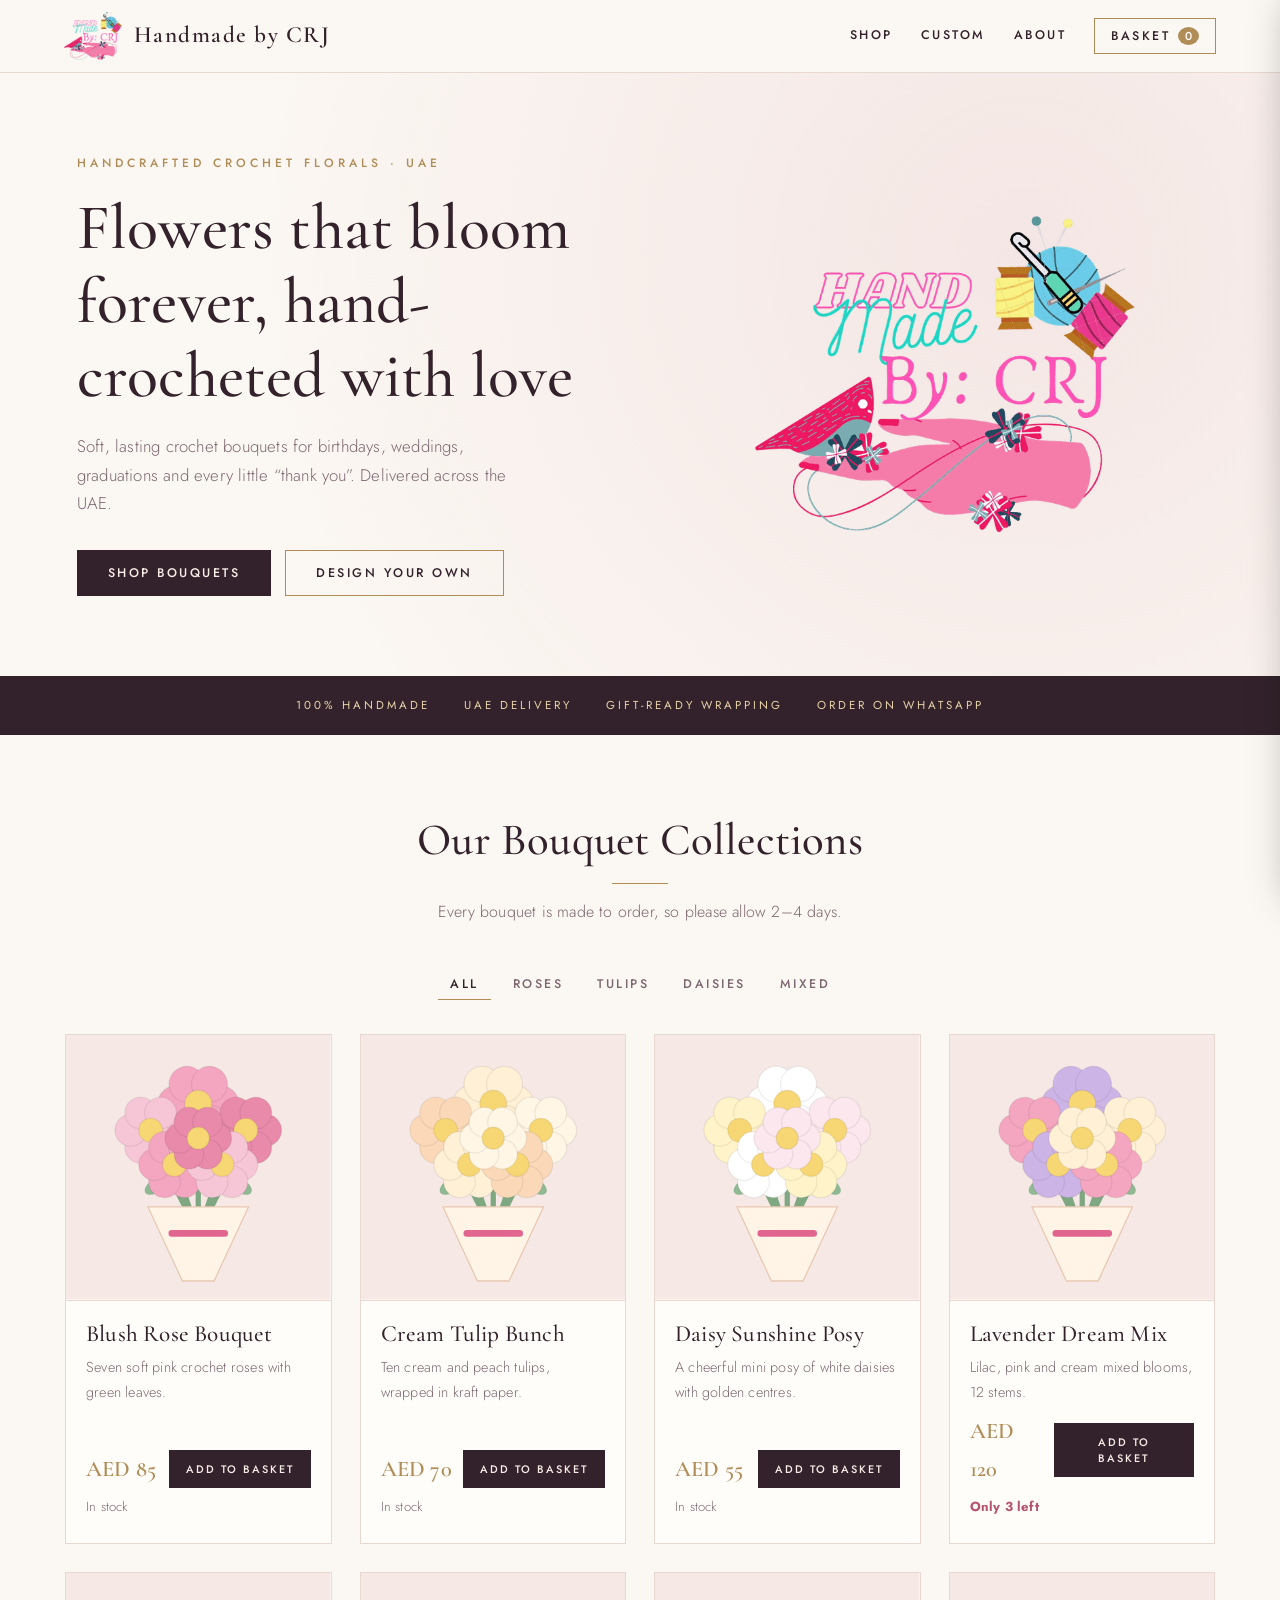
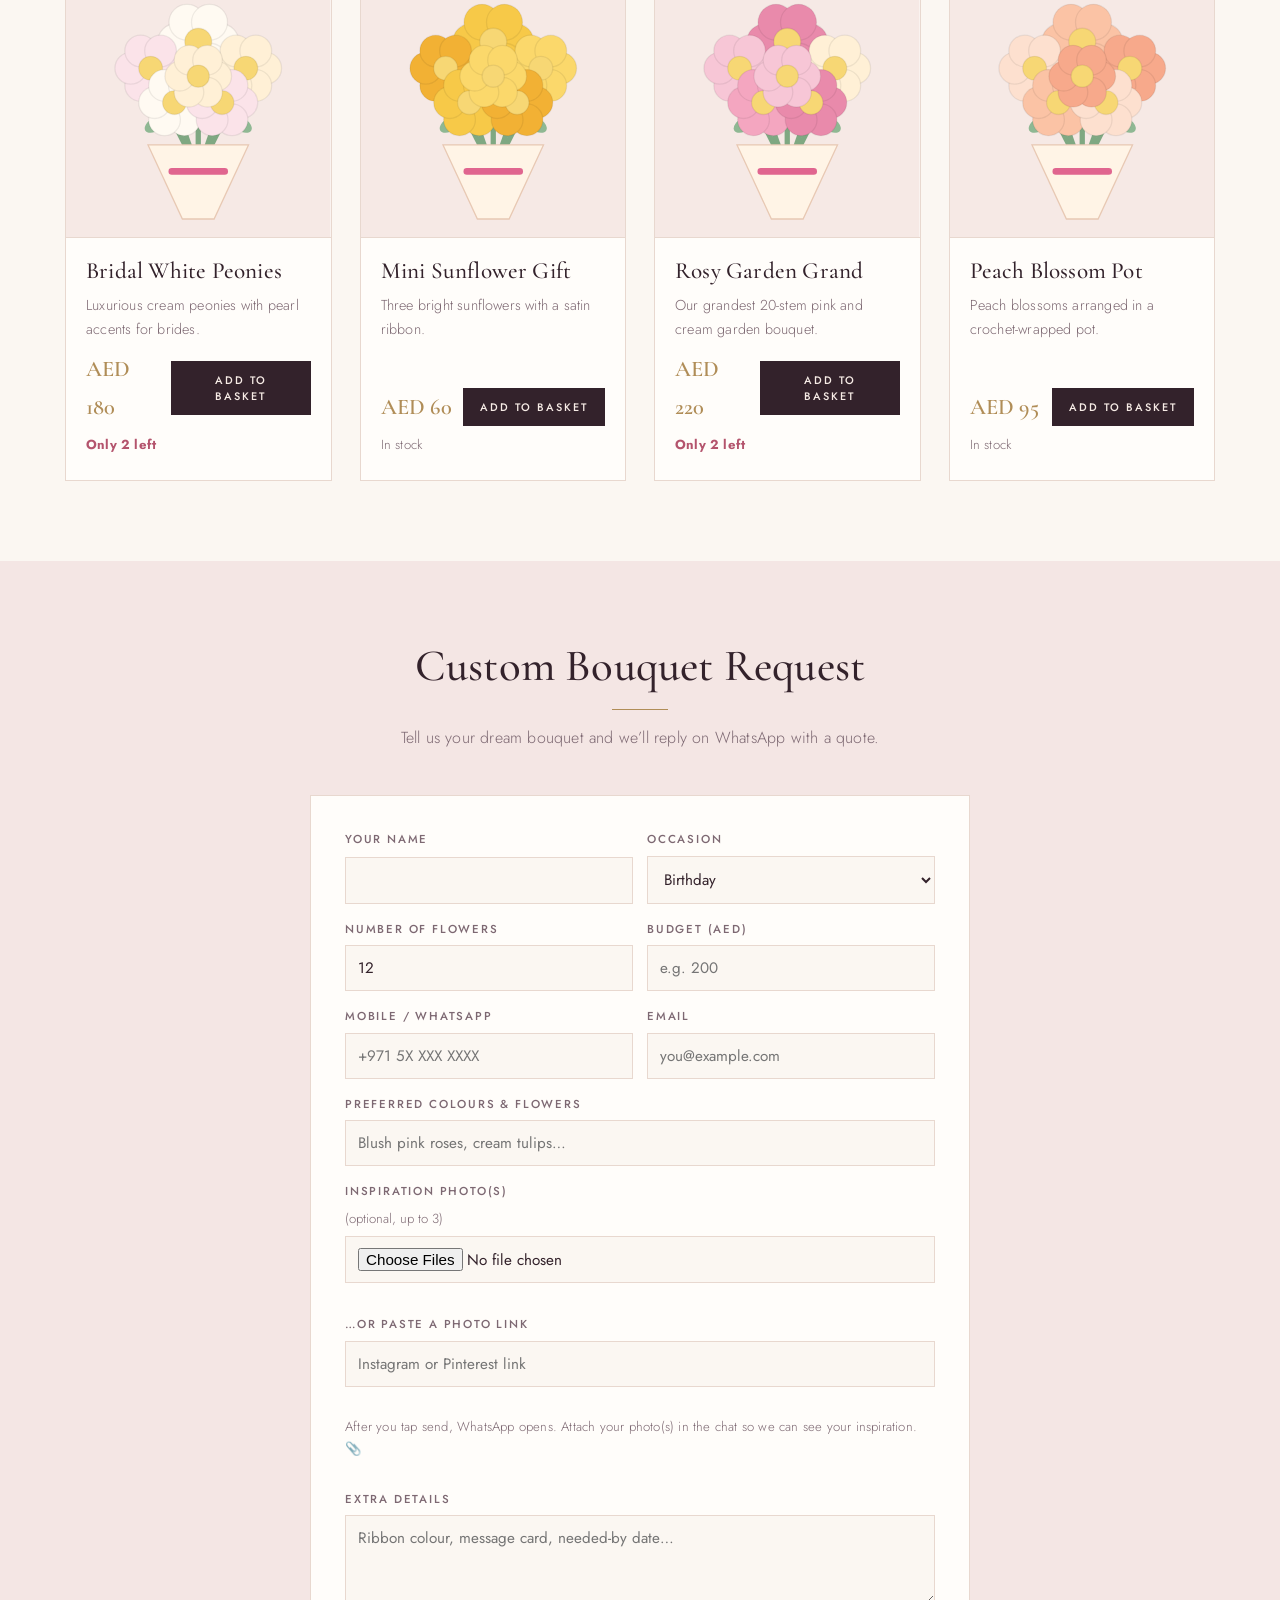
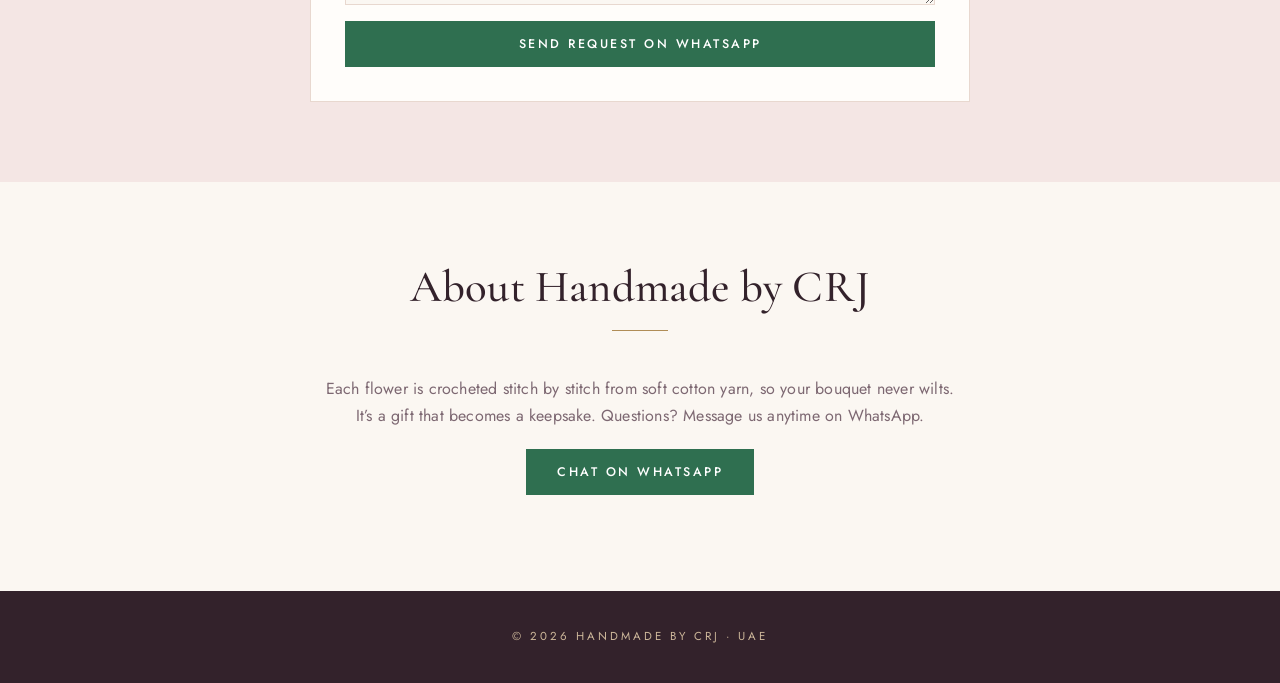
==== index.html @ dd0930c1 "Connect order forms to Google Sheet Co-Authored-By: Claude Sonnet 5.5 <noreply@anthropic.com> Claude" ====
<!DOCTYPE html>
<html lang="en">
<head>
<meta charset="utf-8">
<meta name="viewport" content="width=device-width, initial-scale=1, viewport-fit=cover">
<title>Handmade by CRJ – Crochet Bouquets</title>
<link href="https://fonts.googleapis.com/css2?family=Cormorant+Garamond:wght@500;600&family=Jost:wght@300;400;500&display=swap" rel="stylesheet">
<style>
:root{--bg:#fbf7f2;--ink:#33222b;--muted:#7d6872;--pink:#b4546d;--gold:#b08d57;--soft:#f4e6e4;--card:#fffdfa;--line:#e8d8cf;--plum:#33222b;
box-sizing:border-box;padding-top:env(safe-area-inset-top,0px);padding-bottom:env(safe-area-inset-bottom,0px);color-scheme:light}
@media(prefers-color-scheme:dark){:root:not([data-theme="light"]){--bg:#1d1217;--ink:#f5e9e4;--muted:#c4a9b2;--pink:#d98aa0;--gold:#d2b27c;--soft:#2a1a22;--card:#261820;--line:#43303a;--plum:#12090d;color-scheme:dark}}
:root[data-theme="dark"]{--bg:#1d1217;--ink:#f5e9e4;--muted:#c4a9b2;--pink:#d98aa0;--gold:#d2b27c;--soft:#2a1a22;--card:#261820;--line:#43303a;--plum:#12090d;color-scheme:dark}
html{scroll-padding-top:80px;scroll-behavior:smooth}
*{box-sizing:border-box}
body{margin:0;background:var(--bg);color:var(--ink);font-family:'Jost',system-ui,sans-serif;font-weight:400;line-height:1.7;letter-spacing:.2px}
h1,h2,h3{font-family:'Cormorant Garamond',Georgia,serif;font-weight:500;margin:0;line-height:1.15}
header{position:sticky;top:env(safe-area-inset-top,0px);z-index:20;background:var(--bg);border-bottom:1px solid var(--line);display:flex;align-items:center;justify-content:space-between;padding:12px 5%}
.logo{display:flex;align-items:center;gap:12px;font-family:'Cormorant Garamond',Georgia,serif;font-weight:600;color:var(--ink);text-decoration:none}
.logo img{height:48px;width:auto}
.logo span{font-size:1.45rem;letter-spacing:1.5px}
nav{display:flex;gap:28px;align-items:center}
nav a{color:var(--ink);text-decoration:none;font-size:.78rem;letter-spacing:2.5px;text-transform:uppercase;font-weight:500}
nav a:hover{color:var(--gold)}
.btn{background:var(--plum);color:#f7ece6;border:1px solid var(--plum);border-radius:0;padding:13px 30px;font:500 .78rem 'Jost',sans-serif;letter-spacing:2.5px;text-transform:uppercase;cursor:pointer;text-decoration:none;display:inline-block;transition:.25s}
.btn:hover{background:var(--gold);border-color:var(--gold);color:#fff}
.btn.alt{background:transparent;color:var(--ink);border:1px solid var(--gold)}
.btn.alt:hover{background:var(--gold);color:#fff}
.btn.wa{background:#2f6f50;border-color:#2f6f50;color:#fff}
.btn.wa:hover{background:#255a40;border-color:#255a40}
.cartbtn{background:transparent;border:1px solid var(--gold);border-radius:0;padding:8px 16px;font:500 .78rem 'Jost',sans-serif;letter-spacing:2.5px;text-transform:uppercase;color:var(--ink);cursor:pointer}
#count{background:var(--gold);color:#fff;border-radius:50%;padding:1px 7px;margin-left:8px;font-size:.72rem;letter-spacing:0}
.hero{display:grid;grid-template-columns:1.1fr 1fr;gap:40px;align-items:center;padding:80px 6%;background:radial-gradient(circle at 80% 30%,var(--soft),var(--bg) 70%)}
.eyebrow{font-size:.75rem;letter-spacing:4px;text-transform:uppercase;color:var(--gold);font-weight:500;margin-bottom:18px}
.hero h1{font-size:clamp(2.4rem,5.5vw,4rem);margin-bottom:20px}
.hero p{color:var(--muted);max-width:470px;font-size:1.05rem;font-weight:300}
.hero .acts{display:flex;gap:14px;flex-wrap:wrap;margin-top:32px}
.hero svg{width:100%;max-width:380px;justify-self:center}
#heroArt img{max-width:380px!important;background:none;border:0;padding:0;box-shadow:none}
section{padding:80px 5%}
.title{text-align:center;margin-bottom:44px}
.title h2{font-size:clamp(2rem,4vw,2.8rem)}
.title h2::after{content:"";display:block;width:56px;height:1px;background:var(--gold);margin:16px auto 0}
.title p{color:var(--muted);margin:14px 0 0;font-weight:300}
.perks{display:flex;gap:10px 34px;justify-content:center;flex-wrap:wrap;padding:20px 5%;background:var(--plum);color:#e9d3a8;font-size:.72rem;letter-spacing:3px;text-transform:uppercase}
.grid{display:grid;grid-template-columns:repeat(auto-fill,minmax(250px,1fr));gap:28px;max-width:1150px;margin:auto}
.card{background:var(--card);border:1px solid var(--line);display:flex;flex-direction:column;transition:.3s}
.card:hover{transform:translateY(-6px);box-shadow:0 18px 40px #3322;border-color:var(--gold)}
.card svg{width:100%;display:block;border-bottom:1px solid var(--line)}
.card .b{padding:20px 20px 24px;display:flex;flex-direction:column;gap:8px;flex:1}
.card h3{font-size:1.45rem}
.card p{margin:0;color:var(--muted);font-size:.9rem;font-weight:300;flex:1}
.price{font-family:'Cormorant Garamond',Georgia,serif;font-weight:600;color:var(--gold);font-size:1.4rem}
.row{display:flex;justify-content:space-between;align-items:center;gap:8px}
.card .btn{padding:10px 16px;font-size:.68rem;letter-spacing:2px}
.filters{display:flex;gap:10px;justify-content:center;flex-wrap:wrap;margin-bottom:34px}
.chip{border:0;border-bottom:1px solid transparent;background:transparent;color:var(--muted);padding:6px 12px;font:500 .78rem 'Jost',sans-serif;letter-spacing:2.5px;text-transform:uppercase;cursor:pointer}
.chip.on{color:var(--ink);border-bottom-color:var(--gold)}
form{max-width:660px;margin:auto;background:var(--card);border:1px solid var(--line);padding:34px;display:grid;gap:16px}
label{font-size:.72rem;letter-spacing:1.8px;text-transform:uppercase;font-weight:500;display:grid;gap:6px;color:var(--muted)}
label .note,label span{text-transform:none;letter-spacing:0}
input,select,textarea{font:400 .95rem 'Jost',sans-serif;letter-spacing:0;text-transform:none;padding:11px 12px;border:1px solid var(--line);border-radius:0;background:var(--bg);color:var(--ink);width:100%}
input:focus,select:focus,textarea:focus{outline:none;border-color:var(--gold)}
.two{display:grid;grid-template-columns:1fr 1fr;gap:14px}
footer{text-align:center;padding:36px 5%;background:var(--plum);color:#cdb79a;font-size:.72rem;letter-spacing:3px;text-transform:uppercase}
#drawer{position:fixed;top:0;right:0;height:100%;width:min(440px,100%);background:var(--bg);z-index:50;transform:translateX(105%);transition:transform .35s;overflow-y:auto;padding:calc(20px + env(safe-area-inset-top,0px)) 20px calc(26px + env(safe-area-inset-bottom,0px));box-shadow:-10px 0 40px #0005}
#drawer.open{transform:none}
#veil{position:fixed;inset:0;background:#0007;z-index:40;display:none}
#veil.open{display:block}
.item{display:grid;grid-template-columns:60px 1fr auto;gap:12px;align-items:center;padding:12px 0;border-bottom:1px solid var(--line)}
.item svg{width:60px}
.qty{display:flex;align-items:center;gap:8px}
.qty button{width:28px;height:28px;border-radius:0;border:1px solid var(--gold);background:none;color:var(--ink);cursor:pointer}
.total{display:flex;justify-content:space-between;font-family:'Cormorant Garamond',Georgia,serif;font-weight:600;font-size:1.5rem;padding:16px 0}
.note{color:var(--muted);font-size:.82rem;font-weight:300}
@media(max-width:720px){.hero{grid-template-columns:1fr;text-align:center;padding:50px 6%}.hero p{margin:auto}.hero .acts{justify-content:center}nav a.h{display:none}nav{gap:12px}.two{grid-template-columns:1fr}.logo span{font-size:1.15rem}section{padding:56px 5%}}
</style>
</head>
<body>
<header>
  <a class="logo" href="#top"><img src="[data-uri]" alt="Handmade by CRJ logo"><span>Handmade by CRJ</span></a>
  <nav><a class="h" href="#shop">Shop</a><a class="h" href="#custom">Custom</a><a class="h" href="#about">About</a>
  <button class="cartbtn" onclick="openCart()" aria-label="Open basket">Basket<span id="count">0</span></button></nav>
</header>

<div class="hero" id="top">
  <div>
    <div class="eyebrow">Handcrafted crochet florals · UAE</div><h1>Flowers that bloom forever, hand-crocheted with love</h1>
    <p>Soft, lasting crochet bouquets for birthdays, weddings, graduations and every little “thank you”. Delivered across the UAE.</p>
    <div class="acts"><a class="btn" href="#shop">Shop bouquets</a><a class="btn alt" href="#custom">Design your own</a></div>
  </div>
  <div id="heroArt"><img src="[data-uri]" alt="Handmade by CRJ" style="width:100%;max-width:340px;display:block;margin:auto"></div>
</div>
<div class="perks"><span>100% Handmade</span><span>UAE Delivery</span><span>Gift-Ready Wrapping</span><span>Order on WhatsApp</span></div>

<section id="shop">
  <div class="title"><h2>Our Bouquet Collections</h2><p>Every bouquet is made to order, so please allow 2–4 days.</p></div>
  <div class="filters" id="filters"></div>
  <div class="grid" id="grid"></div>
</section>

<section id="custom" style="background:var(--soft)">
  <div class="title"><h2>Custom Bouquet Request</h2><p>Tell us your dream bouquet and we’ll reply on WhatsApp with a quote.</p></div>
  <form id="customForm">
    <div class="two">
      <label>Your name<input name="name" required></label>
      <label>Occasion<select name="occ"><option>Birthday</option><option>Wedding</option><option>Anniversary</option><option>Graduation</option><option>Mother’s Day</option><option>Just because</option></select></label>
    </div>
    <div class="two">
      <label>Number of flowers<input name="num" type="number" min="1" value="12"></label>
      <label>Budget (AED)<input name="budget" type="number" min="0" placeholder="e.g. 200"></label>
    </div>
    <div class="two">
      <label>Mobile / WhatsApp<input name="phone" type="tel" required autocomplete="tel" placeholder="+971 5X XXX XXXX"></label>
      <label>Email<input name="email" type="email" required autocomplete="email" placeholder="you@example.com"></label>
    </div>
    <label>Preferred colours &amp; flowers<input name="colors" placeholder="Blush pink roses, cream tulips…" required></label>
    <label>Inspiration photo(s) <span class="note">(optional, up to 3)</span><input type="file" id="photo" name="photo" accept="image/*" multiple></label>
    <div id="thumbs" style="display:flex;gap:8px;flex-wrap:wrap"></div>
    <label>…or paste a photo link<input name="link" type="url" placeholder="Instagram or Pinterest link"></label>
    <p class="note">After you tap send, WhatsApp opens. Attach your photo(s) in the chat so we can see your inspiration. 📎</p>
    <label>Extra details<textarea name="notes" rows="3" placeholder="Ribbon colour, message card, needed-by date…"></textarea></label>
    <input name="website" tabindex="-1" autocomplete="off" aria-hidden="true" style="position:absolute;left:-9999px;width:1px;height:1px;opacity:0">
    <button class="btn wa" type="submit">Send request on WhatsApp</button>
  </form>
</section>

<section id="about">
  <div class="title"><h2>About Handmade by CRJ</h2></div>
  <p style="max-width:640px;margin:auto;text-align:center;color:var(--muted)">Each flower is crocheted stitch by stitch from soft cotton yarn, so your bouquet never wilts. It’s a gift that becomes a keepsake. Questions? Message us anytime on WhatsApp.</p>
  <p style="text-align:center;margin-top:20px"><a class="btn wa" id="waChat" target="_blank" rel="noopener">Chat on WhatsApp</a></p>
</section>
<footer>© 2026 Handmade by CRJ · UAE</footer>

<div id="veil" onclick="closeCart()"></div>
<aside id="drawer" aria-label="Shopping basket">
  <div class="row"><h2>Your Basket</h2><button class="cartbtn" onclick="closeCart()">Close</button></div>
  <div id="items"></div>
  <div class="total"><span>Total</span><span id="total">AED 0</span></div>
  <form id="orderForm" style="padding:16px;box-shadow:none">
    <h3>Delivery details</h3>
    <label>Full name<input name="name" required autocomplete="name"></label>
    <label>Phone / WhatsApp<input name="phone" type="tel" required autocomplete="tel" placeholder="+971 5X XXX XXXX"></label>
    <label>Email<input name="email" type="email" required autocomplete="email" placeholder="you@example.com"></label>
    <div class="two">
      <label>Emirate<select name="emirate"><option>Ajman</option><option>Sharjah</option><option>Dubai</option><option>Abu Dhabi</option><option>Umm Al Quwain</option><option>Ras Al Khaimah</option><option>Fujairah</option></select></label>
      <label>Delivery date<input name="date" type="date"></label>
    </div>
    <label>Address<textarea name="addr" rows="2" required placeholder="Area, street, building, flat, landmark"></textarea></label>
    <label>Gift message (optional)<input name="gift"></label>
    <input name="website" tabindex="-1" autocomplete="off" aria-hidden="true" style="position:absolute;left:-9999px;width:1px;height:1px;opacity:0">
    <button class="btn wa" type="submit">Place order on WhatsApp</button>
    <p class="note">Delivery fee and payment (cash on delivery or bank transfer) will be confirmed with you on WhatsApp.</p>
  </form>
</aside>

<script>
// ★ Replace with your WhatsApp number: country code + number, digits only
const WA = "971547116821";
// ★ Google Sheet connection: paste your Apps Script web app URL, and the same secret text you set as TOKEN in the script.
const SHEET_URL = "https://script.google.com/macros/s/AKfycbzYQTz8-ZBpk5zmVq7qF08acjpleuzfxL1PHTDa4YRcujsvChnBZ7tdCdrk-R7N4K62yw/exec";
const SHEET_TOKEN = "dd3e7706d2e97fad2cfac79e26a62531a539f046d95b54df";
function sendToSheet(data){
 if(!SHEET_URL)return;
 try{fetch(SHEET_URL,{method:"POST",headers:{"Content-Type":"text/plain;charset=utf-8"},body:JSON.stringify(Object.assign({token:SHEET_TOKEN},data)),keepalive:true}).catch(()=>{})}catch(e){}
}
const P = [
 {id:1,n:"Blush Rose Bouquet",c:"Roses",p:85,d:"Seven soft pink crochet roses with green leaves.",col:["#f4a6c0","#f7c6d6","#e98aab"]},
 {id:2,n:"Cream Tulip Bunch",c:"Tulips",p:70,d:"Ten cream and peach tulips, wrapped in kraft paper.",col:["#fff0d6","#fbd9b8","#fff6e5"]},
 {id:3,n:"Daisy Sunshine Posy",c:"Daisies",p:55,d:"A cheerful mini posy of white daisies with golden centres.",col:["#ffffff","#fff4c9","#fde7ef"]},
 {id:4,n:"Lavender Dream Mix",c:"Mixed",p:120,d:"Lilac, pink and cream mixed blooms, 12 stems.",col:["#cdb4e6","#f4a6c0","#fff0d6"]},
 {id:5,n:"Bridal White Peonies",c:"Roses",p:180,d:"Luxurious cream peonies with pearl accents for brides.",col:["#fffaf2","#fbe3e9","#fff0d6"]},
 {id:6,n:"Mini Sunflower Gift",c:"Daisies",p:60,d:"Three bright sunflowers with a satin ribbon.",col:["#f7c948","#f2b134","#fbd86b"]},
 {id:7,n:"Rosy Garden Grand",c:"Mixed",p:220,d:"Our grandest 20-stem pink and cream garden bouquet.",col:["#e98aab","#f7c6d6","#fff0d6","#f4a6c0"]},
 {id:8,n:"Peach Blossom Pot",c:"Tulips",p:95,d:"Peach blossoms arranged in a crochet-wrapped pot.",col:["#fbc3a5","#fde0cf","#f7a98b"]}
];
// ★ Stock levels: product id → pieces available. 0 = sold out. Update these numbers whenever your stock changes.
const STOCK={1:5,2:4,3:8,4:3,5:2,6:6,7:2,8:4};
P.forEach(p=>p.stock=STOCK[p.id]??0);
const stockTag=x=>x.stock<=0?`<span class="note">Sold out – message us for a made-to-order</span>`:x.stock<=3?`<span class="note" style="color:var(--pink);font-weight:700">Only ${x.stock} left</span>`:`<span class="note">In stock</span>`;
const $=s=>document.querySelector(s);
const AED=n=>"AED "+n;
function bloom(x,y,r,c){let s="";for(let i=0;i<6;i++){const a=i*Math.PI/3;s+=`<circle cx="${(x+Math.cos(a)*r).toFixed(1)}" cy="${(y+Math.sin(a)*r).toFixed(1)}" r="${r*.8}" fill="${c}" stroke="#0001"/>`}return s+`<circle cx="${x}" cy="${y}" r="${r*.6}" fill="#f7d774" stroke="#0001"/>`}
function art(p){const pos=[[100,52,17],[64,72,15],[136,72,15],[82,98,15],[118,98,15],[100,78,14]];
 let s=`<svg viewBox="0 0 200 200" role="img" aria-label="${p.n}"><rect width="200" height="200" fill="#f6e9e5"/>`;
 [[100,150,100,100],[100,150,66,82],[100,150,134,82],[100,150,84,104],[100,150,116,104]].forEach(l=>s+=`<path d="M${l[0]} ${l[1]} L${l[2]} ${l[3]}" stroke="#7fa882" stroke-width="4"/>`);
 s+=`<ellipse cx="72" cy="112" rx="14" ry="6" fill="#8fb893" transform="rotate(-30 72 112)"/><ellipse cx="128" cy="112" rx="14" ry="6" fill="#8fb893" transform="rotate(30 128 112)"/>`;
 pos.forEach((q,i)=>s+=bloom(q[0],q[1],q[2],p.col[i%p.col.length]));
 s+=`<path d="M62 130 L138 130 L112 186 L88 186 Z" fill="#fff4e6" stroke="#e8c9b4"/><path d="M80 150 L120 150" stroke="#e0658f" stroke-width="5" stroke-linecap="round"/></svg>`;return s}
let cart={},cat="All";
try{cart=JSON.parse(localStorage.getItem("cart")||"{}")}catch(e){}
function save(){try{localStorage.setItem("cart",JSON.stringify(cart))}catch(e){}}
function renderShop(){
 const cats=["All",...new Set(P.map(x=>x.c))];
 $("#filters").innerHTML=cats.map(c=>`<button class="chip ${c==cat?"on":""}" onclick="cat='${c}';renderShop()">${c}</button>`).join("");
 $("#grid").innerHTML=P.filter(x=>cat=="All"||x.c==cat).map(x=>`<div class="card">${art(x)}<div class="b"><h3>${x.n}</h3><p>${x.d}</p><div class="row"><span class="price">${AED(x.p)}</span>${x.stock>0?`<button class="btn" onclick="add(${x.id})">Add to basket</button>`:`<button class="btn" disabled style="opacity:.5;cursor:not-allowed">Sold out</button>`}</div>${stockTag(x)}</div></div>`).join("");
}
function add(id){const p=P.find(x=>x.id==id);if((cart[id]||0)>=p.stock){alert("Sorry, only "+p.stock+" of this bouquet available.");return}cart[id]=(cart[id]||0)+1;save();renderCart();openCart()}
function chg(id,d){const p=P.find(x=>x.id==id);const n=(cart[id]||0)+d;if(n>p.stock){alert("Sorry, only "+p.stock+" of this bouquet available.");return}cart[id]=n;if(n<=0)delete cart[id];save();renderCart()}
function renderCart(){
 const ids=Object.keys(cart);let t=0,n=0;
 $("#items").innerHTML=ids.length?ids.map(id=>{const p=P.find(x=>x.id==id);t+=p.p*cart[id];n+=cart[id];
  return `<div class="item">${art(p)}<div><strong>${p.n}</strong><br><span class="note">${AED(p.p)}</span></div><div class="qty"><button onclick="chg(${id},-1)" aria-label="Less">−</button>${cart[id]}<button onclick="chg(${id},1)" aria-label="More">+</button></div></div>`}).join(""):`<p class="note" style="padding:20px 0">Your basket is empty. Add a bouquet to get started 🌸</p>`;
 $("#total").textContent=AED(t);$("#count").textContent=n;$("#orderForm").style.display=ids.length?"grid":"none";
}
function openCart(){$("#drawer").classList.add("open");$("#veil").classList.add("open")}
function closeCart(){$("#drawer").classList.remove("open");$("#veil").classList.remove("open")}
function wa(msg){window.open(`https://wa.me/${WA}?text=${encodeURIComponent(msg)}`,"_blank")}
$("#orderForm").addEventListener("submit",e=>{e.preventDefault();const f=new FormData(e.target);let t=0;
 const lines=Object.keys(cart).map(id=>{const p=P.find(x=>x.id==id);t+=p.p*cart[id];return `• ${cart[id]} × ${p.n} – ${AED(p.p*cart[id])}`});
 sendToSheet({type:"order",website:f.get("website")||"",name:f.get("name"),phone:f.get("phone"),email:f.get("email"),emirate:f.get("emirate"),address:f.get("addr"),deliveryDate:f.get("date")||"",items:lines.join("\n"),total:t,gift:f.get("gift")||""});
 wa(`Hello Handmade by CRJ! I’d like to order:\n${lines.join("\n")}\n\nTotal: ${AED(t)} (excl. delivery)\n\nName: ${f.get("name")}\nPhone: ${f.get("phone")}\nEmail: ${f.get("email")}\nEmirate: ${f.get("emirate")}\nAddress: ${f.get("addr")}\nDelivery date: ${f.get("date")||"Flexible"}\nGift message: ${f.get("gift")||"-"}`)});
$("#photo").addEventListener("change",e=>{const t=$("#thumbs");t.innerHTML="";const fs=[...e.target.files].slice(0,3);if(e.target.files.length>3){alert("Please choose up to 3 photos.");e.target.value="";return}fs.forEach(f=>{const i=document.createElement("img");i.src=URL.createObjectURL(f);i.alt="Inspiration photo";i.style.cssText="width:84px;height:84px;object-fit:cover;border-radius:12px;border:1.5px solid var(--line)";t.appendChild(i)})});
$("#customForm").addEventListener("submit",e=>{e.preventDefault();const f=new FormData(e.target);
 sendToSheet({type:"custom",website:f.get("website")||"",name:f.get("name"),phone:f.get("phone"),email:f.get("email"),occasion:f.get("occ"),flowers:f.get("num"),budget:f.get("budget"),colours:f.get("colors"),link:f.get("link")||"",notes:f.get("notes")||""});
 wa(`Hello Handmade by CRJ! Custom bouquet request:\nName: ${f.get("name")}\nPhone: ${f.get("phone")}\nEmail: ${f.get("email")}\nOccasion: ${f.get("occ")}\nFlowers: ${f.get("num")}\nBudget: ${f.get("budget")?AED(f.get("budget")):"Open"}\nColours/flowers: ${f.get("colors")}\nDetails: ${f.get("notes")||"-"}\nInspiration link: ${f.get("link")||"-"}\nInspiration photo(s): ${$("#photo").files.length?$("#photo").files.length+" photo(s), I’ll attach in this chat now 📎":"none"}`)});
$("#waChat").href=`https://wa.me/${WA}?text=${encodeURIComponent("Hello Handmade by CRJ! I have a question.")}`;
Object.keys(cart).forEach(id=>{const p=P.find(x=>x.id==id);if(!p||p.stock<=0)delete cart[id];else if(cart[id]>p.stock)cart[id]=p.stock});save();renderShop();renderCart();
</script>
</body>
</html>
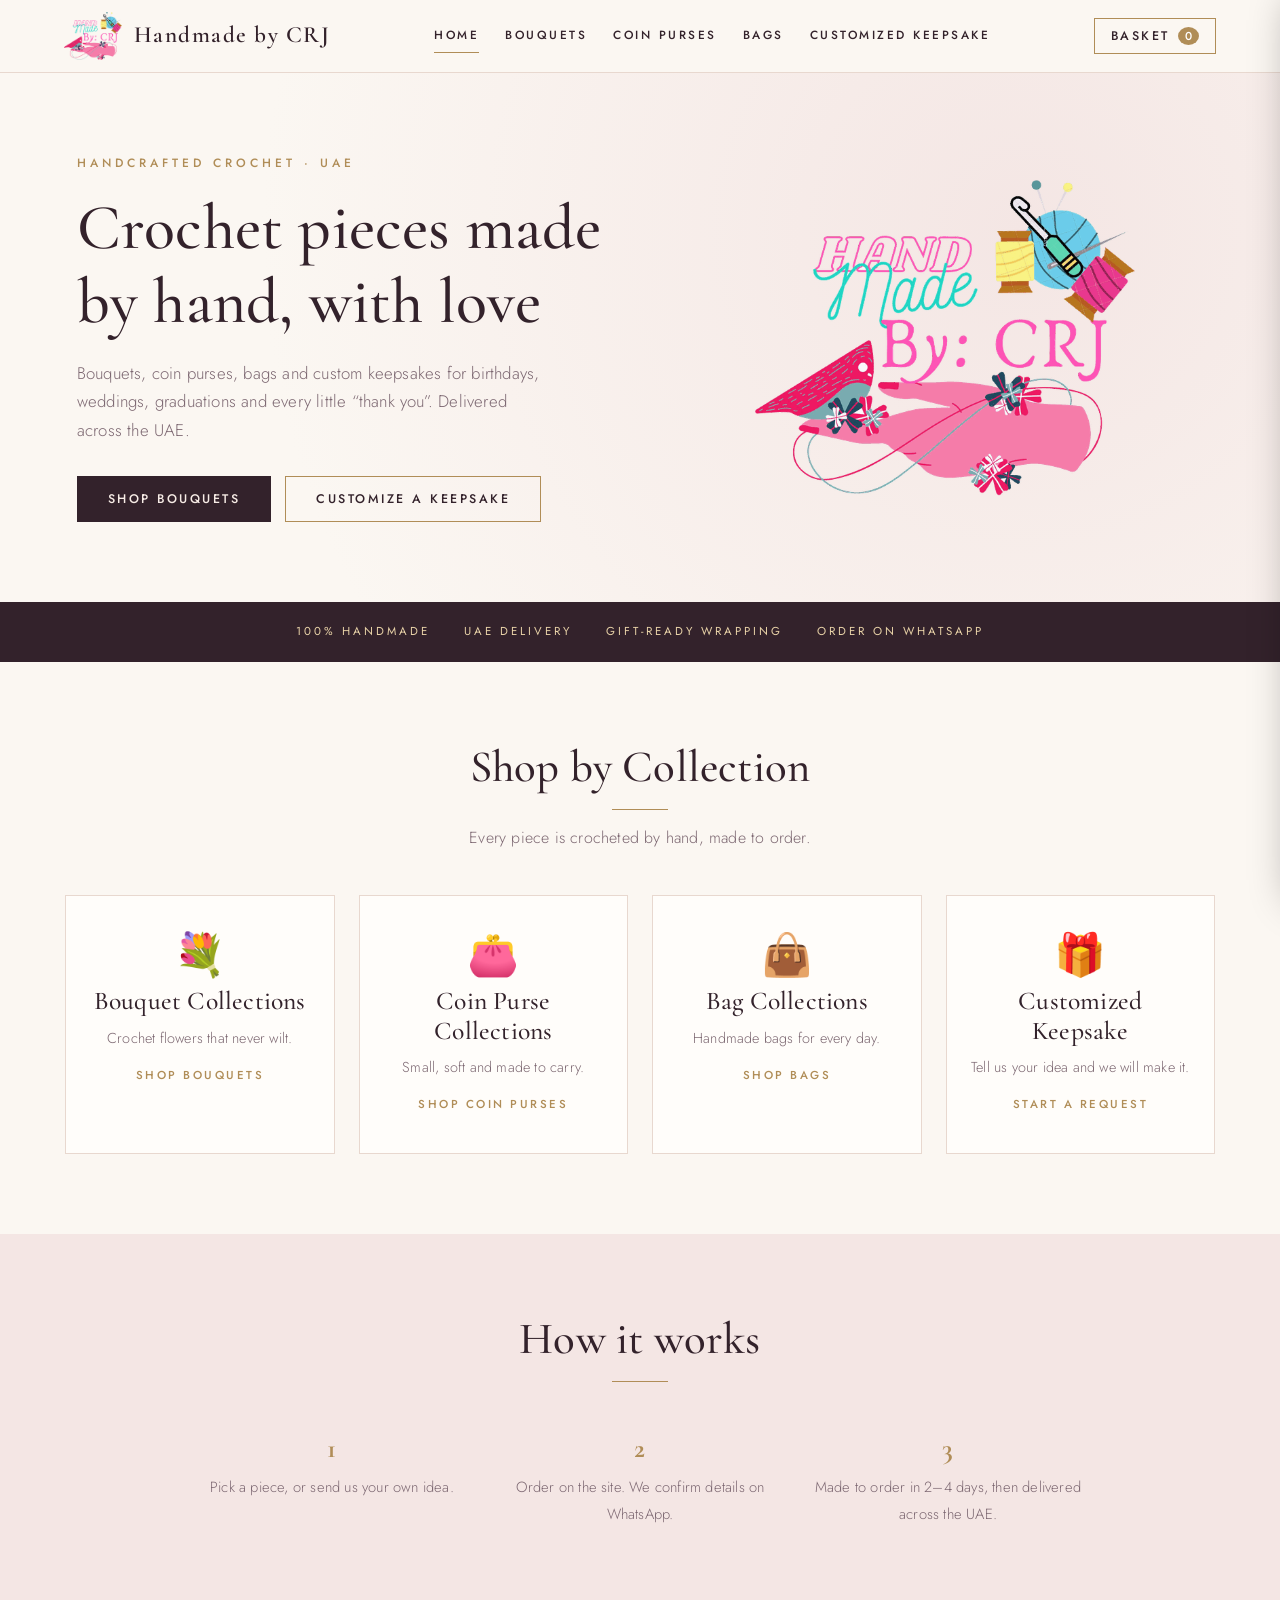
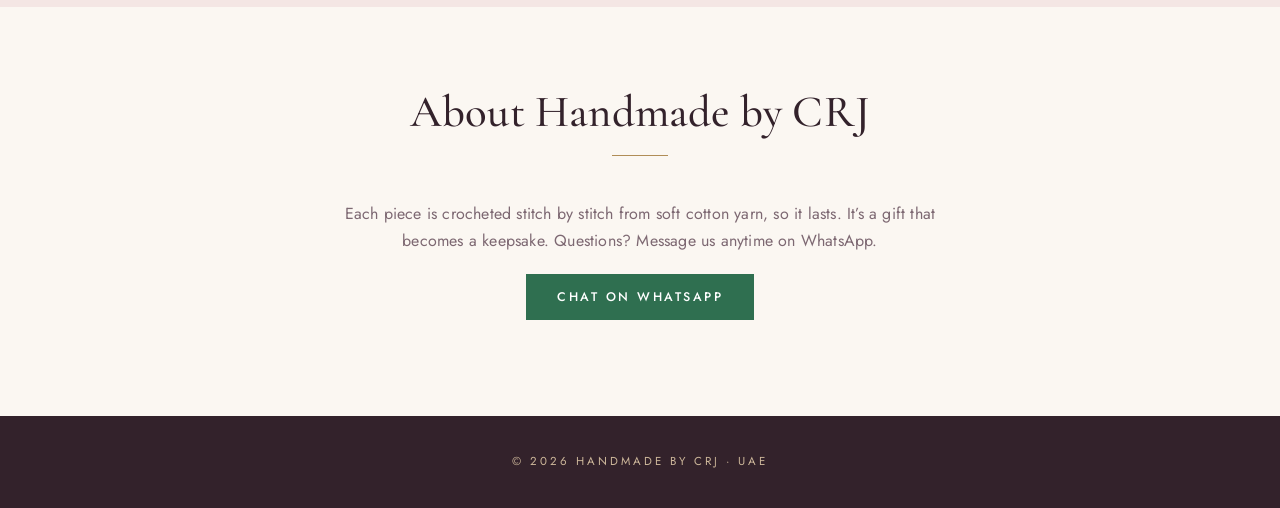
==== commit 2fc4a087: "Split the site into separate pages: Bouquets, Coin Purses, Bags, Customized Keepsake Co-Authored-By:" ====
--- a/index.html
+++ b/index.html
@@ -3,130 +3,47 @@
 <head>
 <meta charset="utf-8">
 <meta name="viewport" content="width=device-width, initial-scale=1, viewport-fit=cover">
-<title>Handmade by CRJ – Crochet Bouquets</title>
+<title>Handmade by CRJ – Handmade Crochet in the UAE</title>
+<meta name="description" content="Handmade crochet bouquets, coin purses, bags and customized keepsakes, delivered across the UAE.">
+<link rel="icon" href="assets/logo.png">
 <link href="https://fonts.googleapis.com/css2?family=Cormorant+Garamond:wght@500;600&family=Jost:wght@300;400;500&display=swap" rel="stylesheet">
-<style>
-:root{--bg:#fbf7f2;--ink:#33222b;--muted:#7d6872;--pink:#b4546d;--gold:#b08d57;--soft:#f4e6e4;--card:#fffdfa;--line:#e8d8cf;--plum:#33222b;
-box-sizing:border-box;padding-top:env(safe-area-inset-top,0px);padding-bottom:env(safe-area-inset-bottom,0px);color-scheme:light}
-@media(prefers-color-scheme:dark){:root:not([data-theme="light"]){--bg:#1d1217;--ink:#f5e9e4;--muted:#c4a9b2;--pink:#d98aa0;--gold:#d2b27c;--soft:#2a1a22;--card:#261820;--line:#43303a;--plum:#12090d;color-scheme:dark}}
-:root[data-theme="dark"]{--bg:#1d1217;--ink:#f5e9e4;--muted:#c4a9b2;--pink:#d98aa0;--gold:#d2b27c;--soft:#2a1a22;--card:#261820;--line:#43303a;--plum:#12090d;color-scheme:dark}
-html{scroll-padding-top:80px;scroll-behavior:smooth}
-*{box-sizing:border-box}
-body{margin:0;background:var(--bg);color:var(--ink);font-family:'Jost',system-ui,sans-serif;font-weight:400;line-height:1.7;letter-spacing:.2px}
-h1,h2,h3{font-family:'Cormorant Garamond',Georgia,serif;font-weight:500;margin:0;line-height:1.15}
-header{position:sticky;top:env(safe-area-inset-top,0px);z-index:20;background:var(--bg);border-bottom:1px solid var(--line);display:flex;align-items:center;justify-content:space-between;padding:12px 5%}
-.logo{display:flex;align-items:center;gap:12px;font-family:'Cormorant Garamond',Georgia,serif;font-weight:600;color:var(--ink);text-decoration:none}
-.logo img{height:48px;width:auto}
-.logo span{font-size:1.45rem;letter-spacing:1.5px}
-nav{display:flex;gap:28px;align-items:center}
-nav a{color:var(--ink);text-decoration:none;font-size:.78rem;letter-spacing:2.5px;text-transform:uppercase;font-weight:500}
-nav a:hover{color:var(--gold)}
-.btn{background:var(--plum);color:#f7ece6;border:1px solid var(--plum);border-radius:0;padding:13px 30px;font:500 .78rem 'Jost',sans-serif;letter-spacing:2.5px;text-transform:uppercase;cursor:pointer;text-decoration:none;display:inline-block;transition:.25s}
-.btn:hover{background:var(--gold);border-color:var(--gold);color:#fff}
-.btn.alt{background:transparent;color:var(--ink);border:1px solid var(--gold)}
-.btn.alt:hover{background:var(--gold);color:#fff}
-.btn.wa{background:#2f6f50;border-color:#2f6f50;color:#fff}
-.btn.wa:hover{background:#255a40;border-color:#255a40}
-.cartbtn{background:transparent;border:1px solid var(--gold);border-radius:0;padding:8px 16px;font:500 .78rem 'Jost',sans-serif;letter-spacing:2.5px;text-transform:uppercase;color:var(--ink);cursor:pointer}
-#count{background:var(--gold);color:#fff;border-radius:50%;padding:1px 7px;margin-left:8px;font-size:.72rem;letter-spacing:0}
-.hero{display:grid;grid-template-columns:1.1fr 1fr;gap:40px;align-items:center;padding:80px 6%;background:radial-gradient(circle at 80% 30%,var(--soft),var(--bg) 70%)}
-.eyebrow{font-size:.75rem;letter-spacing:4px;text-transform:uppercase;color:var(--gold);font-weight:500;margin-bottom:18px}
-.hero h1{font-size:clamp(2.4rem,5.5vw,4rem);margin-bottom:20px}
-.hero p{color:var(--muted);max-width:470px;font-size:1.05rem;font-weight:300}
-.hero .acts{display:flex;gap:14px;flex-wrap:wrap;margin-top:32px}
-.hero svg{width:100%;max-width:380px;justify-self:center}
-#heroArt img{max-width:380px!important;background:none;border:0;padding:0;box-shadow:none}
-section{padding:80px 5%}
-.title{text-align:center;margin-bottom:44px}
-.title h2{font-size:clamp(2rem,4vw,2.8rem)}
-.title h2::after{content:"";display:block;width:56px;height:1px;background:var(--gold);margin:16px auto 0}
-.title p{color:var(--muted);margin:14px 0 0;font-weight:300}
-.perks{display:flex;gap:10px 34px;justify-content:center;flex-wrap:wrap;padding:20px 5%;background:var(--plum);color:#e9d3a8;font-size:.72rem;letter-spacing:3px;text-transform:uppercase}
-.grid{display:grid;grid-template-columns:repeat(auto-fill,minmax(250px,1fr));gap:28px;max-width:1150px;margin:auto}
-.card{background:var(--card);border:1px solid var(--line);display:flex;flex-direction:column;transition:.3s}
-.card:hover{transform:translateY(-6px);box-shadow:0 18px 40px #3322;border-color:var(--gold)}
-.card svg{width:100%;display:block;border-bottom:1px solid var(--line)}
-.card .b{padding:20px 20px 24px;display:flex;flex-direction:column;gap:8px;flex:1}
-.card h3{font-size:1.45rem}
-.card p{margin:0;color:var(--muted);font-size:.9rem;font-weight:300;flex:1}
-.price{font-family:'Cormorant Garamond',Georgia,serif;font-weight:600;color:var(--gold);font-size:1.4rem}
-.row{display:flex;justify-content:space-between;align-items:center;gap:8px}
-.card .btn{padding:10px 16px;font-size:.68rem;letter-spacing:2px}
-.filters{display:flex;gap:10px;justify-content:center;flex-wrap:wrap;margin-bottom:34px}
-.chip{border:0;border-bottom:1px solid transparent;background:transparent;color:var(--muted);padding:6px 12px;font:500 .78rem 'Jost',sans-serif;letter-spacing:2.5px;text-transform:uppercase;cursor:pointer}
-.chip.on{color:var(--ink);border-bottom-color:var(--gold)}
-form{max-width:660px;margin:auto;background:var(--card);border:1px solid var(--line);padding:34px;display:grid;gap:16px}
-label{font-size:.72rem;letter-spacing:1.8px;text-transform:uppercase;font-weight:500;display:grid;gap:6px;color:var(--muted)}
-label .note,label span{text-transform:none;letter-spacing:0}
-input,select,textarea{font:400 .95rem 'Jost',sans-serif;letter-spacing:0;text-transform:none;padding:11px 12px;border:1px solid var(--line);border-radius:0;background:var(--bg);color:var(--ink);width:100%}
-input:focus,select:focus,textarea:focus{outline:none;border-color:var(--gold)}
-.two{display:grid;grid-template-columns:1fr 1fr;gap:14px}
-footer{text-align:center;padding:36px 5%;background:var(--plum);color:#cdb79a;font-size:.72rem;letter-spacing:3px;text-transform:uppercase}
-#drawer{position:fixed;top:0;right:0;height:100%;width:min(440px,100%);background:var(--bg);z-index:50;transform:translateX(105%);transition:transform .35s;overflow-y:auto;padding:calc(20px + env(safe-area-inset-top,0px)) 20px calc(26px + env(safe-area-inset-bottom,0px));box-shadow:-10px 0 40px #0005}
-#drawer.open{transform:none}
-#veil{position:fixed;inset:0;background:#0007;z-index:40;display:none}
-#veil.open{display:block}
-.item{display:grid;grid-template-columns:60px 1fr auto;gap:12px;align-items:center;padding:12px 0;border-bottom:1px solid var(--line)}
-.item svg{width:60px}
-.qty{display:flex;align-items:center;gap:8px}
-.qty button{width:28px;height:28px;border-radius:0;border:1px solid var(--gold);background:none;color:var(--ink);cursor:pointer}
-.total{display:flex;justify-content:space-between;font-family:'Cormorant Garamond',Georgia,serif;font-weight:600;font-size:1.5rem;padding:16px 0}
-.note{color:var(--muted);font-size:.82rem;font-weight:300}
-@media(max-width:720px){.hero{grid-template-columns:1fr;text-align:center;padding:50px 6%}.hero p{margin:auto}.hero .acts{justify-content:center}nav a.h{display:none}nav{gap:12px}.two{grid-template-columns:1fr}.logo span{font-size:1.15rem}section{padding:56px 5%}}
-</style>
+<link rel="stylesheet" href="assets/style.css">
 </head>
 <body>
 <header>
-  <a class="logo" href="#top"><img src="[data-uri]" alt="Handmade by CRJ logo"><span>Handmade by CRJ</span></a>
-  <nav><a class="h" href="#shop">Shop</a><a class="h" href="#custom">Custom</a><a class="h" href="#about">About</a>
-  <button class="cartbtn" onclick="openCart()" aria-label="Open basket">Basket<span id="count">0</span></button></nav>
+  <a class="logo" href="index.html"><img src="assets/logo.png" alt="Handmade by CRJ logo"><span>Handmade by CRJ</span></a>
+  <nav class="menu" aria-label="Main"><a href="index.html" class="on">Home</a><a href="bouquets.html">Bouquets</a><a href="coin-purses.html">Coin Purses</a><a href="bags.html">Bags</a><a href="keepsakes.html">Customized Keepsake</a></nav>
+  <nav><button class="cartbtn" onclick="openCart()" aria-label="Open basket">Basket<span id="count">0</span></button></nav>
 </header>
-
 <div class="hero" id="top">
   <div>
-    <div class="eyebrow">Handcrafted crochet florals · UAE</div><h1>Flowers that bloom forever, hand-crocheted with love</h1>
-    <p>Soft, lasting crochet bouquets for birthdays, weddings, graduations and every little “thank you”. Delivered across the UAE.</p>
-    <div class="acts"><a class="btn" href="#shop">Shop bouquets</a><a class="btn alt" href="#custom">Design your own</a></div>
+    <div class="eyebrow">Handcrafted crochet · UAE</div><h1>Crochet pieces made by hand, with love</h1>
+    <p>Bouquets, coin purses, bags and custom keepsakes for birthdays, weddings, graduations and every little “thank you”. Delivered across the UAE.</p>
+    <div class="acts"><a class="btn" href="bouquets.html">Shop bouquets</a><a class="btn alt" href="keepsakes.html">Customize a keepsake</a></div>
   </div>
-  <div id="heroArt"><img src="[data-uri]" alt="Handmade by CRJ" style="width:100%;max-width:340px;display:block;margin:auto"></div>
+  <div id="heroArt"><img src="assets/logo.png" alt="Handmade by CRJ" style="width:100%;max-width:340px;display:block;margin:auto"></div>
 </div>
 <div class="perks"><span>100% Handmade</span><span>UAE Delivery</span><span>Gift-Ready Wrapping</span><span>Order on WhatsApp</span></div>
-
-<section id="shop">
-  <div class="title"><h2>Our Bouquet Collections</h2><p>Every bouquet is made to order, so please allow 2–4 days.</p></div>
-  <div class="filters" id="filters"></div>
-  <div class="grid" id="grid"></div>
+<section id="collections">
+  <div class="title"><h2>Shop by Collection</h2><p>Every piece is crocheted by hand, made to order.</p></div>
+  <div class="tiles">
+    <a class="tile" href="bouquets.html"><span class="em">💐</span><h3>Bouquet Collections</h3><p>Crochet flowers that never wilt.</p><span class="go">Shop bouquets</span></a>
+    <a class="tile" href="coin-purses.html"><span class="em">👛</span><h3>Coin Purse Collections</h3><p>Small, soft and made to carry.</p><span class="go">Shop coin purses</span></a>
+    <a class="tile" href="bags.html"><span class="em">👜</span><h3>Bag Collections</h3><p>Handmade bags for every day.</p><span class="go">Shop bags</span></a>
+    <a class="tile" href="keepsakes.html"><span class="em">🎁</span><h3>Customized Keepsake</h3><p>Tell us your idea and we will make it.</p><span class="go">Start a request</span></a>
+  </div>
 </section>
-
-<section id="custom" style="background:var(--soft)">
-  <div class="title"><h2>Custom Bouquet Request</h2><p>Tell us your dream bouquet and we’ll reply on WhatsApp with a quote.</p></div>
-  <form id="customForm">
-    <div class="two">
-      <label>Your name<input name="name" required></label>
-      <label>Occasion<select name="occ"><option>Birthday</option><option>Wedding</option><option>Anniversary</option><option>Graduation</option><option>Mother’s Day</option><option>Just because</option></select></label>
-    </div>
-    <div class="two">
-      <label>Number of flowers<input name="num" type="number" min="1" value="12"></label>
-      <label>Budget (AED)<input name="budget" type="number" min="0" placeholder="e.g. 200"></label>
-    </div>
-    <div class="two">
-      <label>Mobile / WhatsApp<input name="phone" type="tel" required autocomplete="tel" placeholder="+971 5X XXX XXXX"></label>
-      <label>Email<input name="email" type="email" required autocomplete="email" placeholder="you@example.com"></label>
-    </div>
-    <label>Preferred colours &amp; flowers<input name="colors" placeholder="Blush pink roses, cream tulips…" required></label>
-    <label>Inspiration photo(s) <span class="note">(optional, up to 3)</span><input type="file" id="photo" name="photo" accept="image/*" multiple></label>
-    <div id="thumbs" style="display:flex;gap:8px;flex-wrap:wrap"></div>
-    <label>…or paste a photo link<input name="link" type="url" placeholder="Instagram or Pinterest link"></label>
-    <p class="note">After you tap send, WhatsApp opens. Attach your photo(s) in the chat so we can see your inspiration. 📎</p>
-    <label>Extra details<textarea name="notes" rows="3" placeholder="Ribbon colour, message card, needed-by date…"></textarea></label>
-    <input name="website" tabindex="-1" autocomplete="off" aria-hidden="true" style="position:absolute;left:-9999px;width:1px;height:1px;opacity:0">
-    <button class="btn wa" type="submit">Send request on WhatsApp</button>
-  </form>
+<section style="background:var(--soft)">
+  <div class="title"><h2>How it works</h2></div>
+  <div class="steps">
+    <div><b>1</b><span>Pick a piece, or send us your own idea.</span></div>
+    <div><b>2</b><span>Order on the site. We confirm details on WhatsApp.</span></div>
+    <div><b>3</b><span>Made to order in 2–4 days, then delivered across the UAE.</span></div>
+  </div>
 </section>
-
 <section id="about">
   <div class="title"><h2>About Handmade by CRJ</h2></div>
-  <p style="max-width:640px;margin:auto;text-align:center;color:var(--muted)">Each flower is crocheted stitch by stitch from soft cotton yarn, so your bouquet never wilts. It’s a gift that becomes a keepsake. Questions? Message us anytime on WhatsApp.</p>
+  <p style="max-width:640px;margin:auto;text-align:center;color:var(--muted)">Each piece is crocheted stitch by stitch from soft cotton yarn, so it lasts. It’s a gift that becomes a keepsake. Questions? Message us anytime on WhatsApp.</p>
   <p style="text-align:center;margin-top:20px"><a class="btn wa" id="waChat" target="_blank" rel="noopener">Chat on WhatsApp</a></p>
 </section>
 <footer>© 2026 Handmade by CRJ · UAE</footer>
@@ -153,68 +70,7 @@
   </form>
 </aside>
 
-<script>
-// ★ Replace with your WhatsApp number: country code + number, digits only
-const WA = "971547116821";
-// ★ Google Sheet connection: paste your Apps Script web app URL, and the same secret text you set as TOKEN in the script.
-const SHEET_URL = "https://script.google.com/macros/s/AKfycbzYQTz8-ZBpk5zmVq7qF08acjpleuzfxL1PHTDa4YRcujsvChnBZ7tdCdrk-R7N4K62yw/exec";
-const SHEET_TOKEN = "dd3e7706d2e97fad2cfac79e26a62531a539f046d95b54df";
-function sendToSheet(data){
- if(!SHEET_URL)return;
- try{fetch(SHEET_URL,{method:"POST",headers:{"Content-Type":"text/plain;charset=utf-8"},body:JSON.stringify(Object.assign({token:SHEET_TOKEN},data)),keepalive:true}).catch(()=>{})}catch(e){}
-}
-const P = [
- {id:1,n:"Blush Rose Bouquet",c:"Roses",p:85,d:"Seven soft pink crochet roses with green leaves.",col:["#f4a6c0","#f7c6d6","#e98aab"]},
- {id:2,n:"Cream Tulip Bunch",c:"Tulips",p:70,d:"Ten cream and peach tulips, wrapped in kraft paper.",col:["#fff0d6","#fbd9b8","#fff6e5"]},
- {id:3,n:"Daisy Sunshine Posy",c:"Daisies",p:55,d:"A cheerful mini posy of white daisies with golden centres.",col:["#ffffff","#fff4c9","#fde7ef"]},
- {id:4,n:"Lavender Dream Mix",c:"Mixed",p:120,d:"Lilac, pink and cream mixed blooms, 12 stems.",col:["#cdb4e6","#f4a6c0","#fff0d6"]},
- {id:5,n:"Bridal White Peonies",c:"Roses",p:180,d:"Luxurious cream peonies with pearl accents for brides.",col:["#fffaf2","#fbe3e9","#fff0d6"]},
- {id:6,n:"Mini Sunflower Gift",c:"Daisies",p:60,d:"Three bright sunflowers with a satin ribbon.",col:["#f7c948","#f2b134","#fbd86b"]},
- {id:7,n:"Rosy Garden Grand",c:"Mixed",p:220,d:"Our grandest 20-stem pink and cream garden bouquet.",col:["#e98aab","#f7c6d6","#fff0d6","#f4a6c0"]},
- {id:8,n:"Peach Blossom Pot",c:"Tulips",p:95,d:"Peach blossoms arranged in a crochet-wrapped pot.",col:["#fbc3a5","#fde0cf","#f7a98b"]}
-];
-// ★ Stock levels: product id → pieces available. 0 = sold out. Update these numbers whenever your stock changes.
-const STOCK={1:5,2:4,3:8,4:3,5:2,6:6,7:2,8:4};
-P.forEach(p=>p.stock=STOCK[p.id]??0);
-const stockTag=x=>x.stock<=0?`<span class="note">Sold out – message us for a made-to-order</span>`:x.stock<=3?`<span class="note" style="color:var(--pink);font-weight:700">Only ${x.stock} left</span>`:`<span class="note">In stock</span>`;
-const $=s=>document.querySelector(s);
-const AED=n=>"AED "+n;
-function bloom(x,y,r,c){let s="";for(let i=0;i<6;i++){const a=i*Math.PI/3;s+=`<circle cx="${(x+Math.cos(a)*r).toFixed(1)}" cy="${(y+Math.sin(a)*r).toFixed(1)}" r="${r*.8}" fill="${c}" stroke="#0001"/>`}return s+`<circle cx="${x}" cy="${y}" r="${r*.6}" fill="#f7d774" stroke="#0001"/>`}
-function art(p){const pos=[[100,52,17],[64,72,15],[136,72,15],[82,98,15],[118,98,15],[100,78,14]];
- let s=`<svg viewBox="0 0 200 200" role="img" aria-label="${p.n}"><rect width="200" height="200" fill="#f6e9e5"/>`;
- [[100,150,100,100],[100,150,66,82],[100,150,134,82],[100,150,84,104],[100,150,116,104]].forEach(l=>s+=`<path d="M${l[0]} ${l[1]} L${l[2]} ${l[3]}" stroke="#7fa882" stroke-width="4"/>`);
- s+=`<ellipse cx="72" cy="112" rx="14" ry="6" fill="#8fb893" transform="rotate(-30 72 112)"/><ellipse cx="128" cy="112" rx="14" ry="6" fill="#8fb893" transform="rotate(30 128 112)"/>`;
- pos.forEach((q,i)=>s+=bloom(q[0],q[1],q[2],p.col[i%p.col.length]));
- s+=`<path d="M62 130 L138 130 L112 186 L88 186 Z" fill="#fff4e6" stroke="#e8c9b4"/><path d="M80 150 L120 150" stroke="#e0658f" stroke-width="5" stroke-linecap="round"/></svg>`;return s}
-let cart={},cat="All";
-try{cart=JSON.parse(localStorage.getItem("cart")||"{}")}catch(e){}
-function save(){try{localStorage.setItem("cart",JSON.stringify(cart))}catch(e){}}
-function renderShop(){
- const cats=["All",...new Set(P.map(x=>x.c))];
- $("#filters").innerHTML=cats.map(c=>`<button class="chip ${c==cat?"on":""}" onclick="cat='${c}';renderShop()">${c}</button>`).join("");
- $("#grid").innerHTML=P.filter(x=>cat=="All"||x.c==cat).map(x=>`<div class="card">${art(x)}<div class="b"><h3>${x.n}</h3><p>${x.d}</p><div class="row"><span class="price">${AED(x.p)}</span>${x.stock>0?`<button class="btn" onclick="add(${x.id})">Add to basket</button>`:`<button class="btn" disabled style="opacity:.5;cursor:not-allowed">Sold out</button>`}</div>${stockTag(x)}</div></div>`).join("");
-}
-function add(id){const p=P.find(x=>x.id==id);if((cart[id]||0)>=p.stock){alert("Sorry, only "+p.stock+" of this bouquet available.");return}cart[id]=(cart[id]||0)+1;save();renderCart();openCart()}
-function chg(id,d){const p=P.find(x=>x.id==id);const n=(cart[id]||0)+d;if(n>p.stock){alert("Sorry, only "+p.stock+" of this bouquet available.");return}cart[id]=n;if(n<=0)delete cart[id];save();renderCart()}
-function renderCart(){
- const ids=Object.keys(cart);let t=0,n=0;
- $("#items").innerHTML=ids.length?ids.map(id=>{const p=P.find(x=>x.id==id);t+=p.p*cart[id];n+=cart[id];
-  return `<div class="item">${art(p)}<div><strong>${p.n}</strong><br><span class="note">${AED(p.p)}</span></div><div class="qty"><button onclick="chg(${id},-1)" aria-label="Less">−</button>${cart[id]}<button onclick="chg(${id},1)" aria-label="More">+</button></div></div>`}).join(""):`<p class="note" style="padding:20px 0">Your basket is empty. Add a bouquet to get started 🌸</p>`;
- $("#total").textContent=AED(t);$("#count").textContent=n;$("#orderForm").style.display=ids.length?"grid":"none";
-}
-function openCart(){$("#drawer").classList.add("open");$("#veil").classList.add("open")}
-function closeCart(){$("#drawer").classList.remove("open");$("#veil").classList.remove("open")}
-function wa(msg){window.open(`https://wa.me/${WA}?text=${encodeURIComponent(msg)}`,"_blank")}
-$("#orderForm").addEventListener("submit",e=>{e.preventDefault();const f=new FormData(e.target);let t=0;
- const lines=Object.keys(cart).map(id=>{const p=P.find(x=>x.id==id);t+=p.p*cart[id];return `• ${cart[id]} × ${p.n} – ${AED(p.p*cart[id])}`});
- sendToSheet({type:"order",website:f.get("website")||"",name:f.get("name"),phone:f.get("phone"),email:f.get("email"),emirate:f.get("emirate"),address:f.get("addr"),deliveryDate:f.get("date")||"",items:lines.join("\n"),total:t,gift:f.get("gift")||""});
- wa(`Hello Handmade by CRJ! I’d like to order:\n${lines.join("\n")}\n\nTotal: ${AED(t)} (excl. delivery)\n\nName: ${f.get("name")}\nPhone: ${f.get("phone")}\nEmail: ${f.get("email")}\nEmirate: ${f.get("emirate")}\nAddress: ${f.get("addr")}\nDelivery date: ${f.get("date")||"Flexible"}\nGift message: ${f.get("gift")||"-"}`)});
-$("#photo").addEventListener("change",e=>{const t=$("#thumbs");t.innerHTML="";const fs=[...e.target.files].slice(0,3);if(e.target.files.length>3){alert("Please choose up to 3 photos.");e.target.value="";return}fs.forEach(f=>{const i=document.createElement("img");i.src=URL.createObjectURL(f);i.alt="Inspiration photo";i.style.cssText="width:84px;height:84px;object-fit:cover;border-radius:12px;border:1.5px solid var(--line)";t.appendChild(i)})});
-$("#customForm").addEventListener("submit",e=>{e.preventDefault();const f=new FormData(e.target);
- sendToSheet({type:"custom",website:f.get("website")||"",name:f.get("name"),phone:f.get("phone"),email:f.get("email"),occasion:f.get("occ"),flowers:f.get("num"),budget:f.get("budget"),colours:f.get("colors"),link:f.get("link")||"",notes:f.get("notes")||""});
- wa(`Hello Handmade by CRJ! Custom bouquet request:\nName: ${f.get("name")}\nPhone: ${f.get("phone")}\nEmail: ${f.get("email")}\nOccasion: ${f.get("occ")}\nFlowers: ${f.get("num")}\nBudget: ${f.get("budget")?AED(f.get("budget")):"Open"}\nColours/flowers: ${f.get("colors")}\nDetails: ${f.get("notes")||"-"}\nInspiration link: ${f.get("link")||"-"}\nInspiration photo(s): ${$("#photo").files.length?$("#photo").files.length+" photo(s), I’ll attach in this chat now 📎":"none"}`)});
-$("#waChat").href=`https://wa.me/${WA}?text=${encodeURIComponent("Hello Handmade by CRJ! I have a question.")}`;
-Object.keys(cart).forEach(id=>{const p=P.find(x=>x.id==id);if(!p||p.stock<=0)delete cart[id];else if(cart[id]>p.stock)cart[id]=p.stock});save();renderShop();renderCart();
-</script>
+<script src="assets/config.js"></script>
+<script src="assets/app.js"></script>
 </body>
 </html>
--- a/assets/style.css
+++ b/assets/style.css
@@ -0,0 +1,89 @@
+:root{--bg:#fbf7f2;--ink:#33222b;--muted:#7d6872;--pink:#b4546d;--gold:#b08d57;--soft:#f4e6e4;--card:#fffdfa;--line:#e8d8cf;--plum:#33222b;
+box-sizing:border-box;padding-top:env(safe-area-inset-top,0px);padding-bottom:env(safe-area-inset-bottom,0px);color-scheme:light}
+@media(prefers-color-scheme:dark){:root:not([data-theme="light"]){--bg:#1d1217;--ink:#f5e9e4;--muted:#c4a9b2;--pink:#d98aa0;--gold:#d2b27c;--soft:#2a1a22;--card:#261820;--line:#43303a;--plum:#12090d;color-scheme:dark}}
+:root[data-theme="dark"]{--bg:#1d1217;--ink:#f5e9e4;--muted:#c4a9b2;--pink:#d98aa0;--gold:#d2b27c;--soft:#2a1a22;--card:#261820;--line:#43303a;--plum:#12090d;color-scheme:dark}
+html{scroll-padding-top:80px;scroll-behavior:smooth}
+*{box-sizing:border-box}
+body{margin:0;background:var(--bg);color:var(--ink);font-family:'Jost',system-ui,sans-serif;font-weight:400;line-height:1.7;letter-spacing:.2px}
+h1,h2,h3{font-family:'Cormorant Garamond',Georgia,serif;font-weight:500;margin:0;line-height:1.15}
+header{flex-wrap:wrap;gap:6px 20px;position:sticky;top:env(safe-area-inset-top,0px);z-index:20;background:var(--bg);border-bottom:1px solid var(--line);display:flex;align-items:center;justify-content:space-between;padding:12px 5%}
+.logo{display:flex;align-items:center;gap:12px;font-family:'Cormorant Garamond',Georgia,serif;font-weight:600;color:var(--ink);text-decoration:none}
+.logo img{height:48px;width:auto}
+.logo span{font-size:1.45rem;letter-spacing:1.5px}
+nav{display:flex;gap:28px;align-items:center}
+nav a{color:var(--ink);text-decoration:none;font-size:.78rem;letter-spacing:2.5px;text-transform:uppercase;font-weight:500}
+nav a:hover{color:var(--gold)}
+.btn{background:var(--plum);color:#f7ece6;border:1px solid var(--plum);border-radius:0;padding:13px 30px;font:500 .78rem 'Jost',sans-serif;letter-spacing:2.5px;text-transform:uppercase;cursor:pointer;text-decoration:none;display:inline-block;transition:.25s}
+.btn:hover{background:var(--gold);border-color:var(--gold);color:#fff}
+.btn.alt{background:transparent;color:var(--ink);border:1px solid var(--gold)}
+.btn.alt:hover{background:var(--gold);color:#fff}
+.btn.wa{background:#2f6f50;border-color:#2f6f50;color:#fff}
+.btn.wa:hover{background:#255a40;border-color:#255a40}
+.cartbtn{background:transparent;border:1px solid var(--gold);border-radius:0;padding:8px 16px;font:500 .78rem 'Jost',sans-serif;letter-spacing:2.5px;text-transform:uppercase;color:var(--ink);cursor:pointer}
+#count{background:var(--gold);color:#fff;border-radius:50%;padding:1px 7px;margin-left:8px;font-size:.72rem;letter-spacing:0}
+.hero{display:grid;grid-template-columns:1.1fr 1fr;gap:40px;align-items:center;padding:80px 6%;background:radial-gradient(circle at 80% 30%,var(--soft),var(--bg) 70%)}
+.eyebrow{font-size:.75rem;letter-spacing:4px;text-transform:uppercase;color:var(--gold);font-weight:500;margin-bottom:18px}
+.hero h1{font-size:clamp(2.4rem,5.5vw,4rem);margin-bottom:20px}
+.hero p{color:var(--muted);max-width:470px;font-size:1.05rem;font-weight:300}
+.hero .acts{display:flex;gap:14px;flex-wrap:wrap;margin-top:32px}
+.hero svg{width:100%;max-width:380px;justify-self:center}
+#heroArt img{max-width:380px!important;background:none;border:0;padding:0;box-shadow:none}
+section{padding:80px 5%}
+.title{text-align:center;margin-bottom:44px}
+.title h2{font-size:clamp(2rem,4vw,2.8rem)}
+.title h2::after{content:"";display:block;width:56px;height:1px;background:var(--gold);margin:16px auto 0}
+.title p{color:var(--muted);margin:14px 0 0;font-weight:300}
+.perks{display:flex;gap:10px 34px;justify-content:center;flex-wrap:wrap;padding:20px 5%;background:var(--plum);color:#e9d3a8;font-size:.72rem;letter-spacing:3px;text-transform:uppercase}
+.grid{display:grid;grid-template-columns:repeat(auto-fill,minmax(250px,1fr));gap:28px;max-width:1150px;margin:auto}
+.card{background:var(--card);border:1px solid var(--line);display:flex;flex-direction:column;transition:.3s}
+.card:hover{transform:translateY(-6px);box-shadow:0 18px 40px #3322;border-color:var(--gold)}
+.card svg{width:100%;display:block;border-bottom:1px solid var(--line)}
+.card .b{padding:20px 20px 24px;display:flex;flex-direction:column;gap:8px;flex:1}
+.card h3{font-size:1.45rem}
+.card p{margin:0;color:var(--muted);font-size:.9rem;font-weight:300;flex:1}
+.price{font-family:'Cormorant Garamond',Georgia,serif;font-weight:600;color:var(--gold);font-size:1.4rem}
+.row{display:flex;justify-content:space-between;align-items:center;gap:8px}
+.card .btn{padding:10px 16px;font-size:.68rem;letter-spacing:2px}
+.filters{display:flex;gap:10px;justify-content:center;flex-wrap:wrap;margin-bottom:34px}
+.chip{border:0;border-bottom:1px solid transparent;background:transparent;color:var(--muted);padding:6px 12px;font:500 .78rem 'Jost',sans-serif;letter-spacing:2.5px;text-transform:uppercase;cursor:pointer}
+.chip.on{color:var(--ink);border-bottom-color:var(--gold)}
+form{max-width:660px;margin:auto;background:var(--card);border:1px solid var(--line);padding:34px;display:grid;gap:16px}
+label{font-size:.72rem;letter-spacing:1.8px;text-transform:uppercase;font-weight:500;display:grid;gap:6px;color:var(--muted)}
+label .note,label span{text-transform:none;letter-spacing:0}
+input,select,textarea{font:400 .95rem 'Jost',sans-serif;letter-spacing:0;text-transform:none;padding:11px 12px;border:1px solid var(--line);border-radius:0;background:var(--bg);color:var(--ink);width:100%}
+input:focus,select:focus,textarea:focus{outline:none;border-color:var(--gold)}
+.two{display:grid;grid-template-columns:1fr 1fr;gap:14px}
+footer{text-align:center;padding:36px 5%;background:var(--plum);color:#cdb79a;font-size:.72rem;letter-spacing:3px;text-transform:uppercase}
+#drawer{position:fixed;top:0;right:0;height:100%;width:min(440px,100%);background:var(--bg);z-index:50;transform:translateX(105%);transition:transform .35s;overflow-y:auto;padding:calc(20px + env(safe-area-inset-top,0px)) 20px calc(26px + env(safe-area-inset-bottom,0px));box-shadow:-10px 0 40px #0005}
+#drawer.open{transform:none}
+#veil{position:fixed;inset:0;background:#0007;z-index:40;display:none}
+#veil.open{display:block}
+.item{display:grid;grid-template-columns:60px 1fr auto;gap:12px;align-items:center;padding:12px 0;border-bottom:1px solid var(--line)}
+.item svg{width:60px}
+.qty{display:flex;align-items:center;gap:8px}
+.qty button{width:28px;height:28px;border-radius:0;border:1px solid var(--gold);background:none;color:var(--ink);cursor:pointer}
+.total{display:flex;justify-content:space-between;font-family:'Cormorant Garamond',Georgia,serif;font-weight:600;font-size:1.5rem;padding:16px 0}
+.note{color:var(--muted);font-size:.82rem;font-weight:300}
+@media(max-width:720px){.hero{grid-template-columns:1fr;text-align:center;padding:50px 6%}.hero p{margin:auto}.hero .acts{justify-content:center}nav{gap:12px}.two{grid-template-columns:1fr}.logo span{font-size:1.15rem}section{padding:56px 5%}}
+.menu{display:flex;gap:26px;align-items:center;margin:0 auto}
+.menu a{color:var(--ink);text-decoration:none;font-size:.74rem;letter-spacing:2.5px;text-transform:uppercase;font-weight:500;padding:6px 0;border-bottom:1px solid transparent;white-space:nowrap}
+.menu a:hover{color:var(--gold)}
+.menu a.on{border-bottom-color:var(--gold)}
+.tiles{display:grid;grid-template-columns:repeat(auto-fit,minmax(230px,1fr));gap:24px;max-width:1150px;margin:auto}
+.tile{background:var(--card);border:1px solid var(--line);padding:38px 24px;text-align:center;text-decoration:none;color:var(--ink);display:flex;flex-direction:column;gap:10px;align-items:center;transition:.3s}
+.tile:hover{transform:translateY(-6px);box-shadow:0 18px 40px #3322;border-color:var(--gold)}
+.tile .em{font-size:2.6rem;line-height:1}
+.tile h3{font-size:1.6rem}
+.tile p{margin:0;color:var(--muted);font-size:.9rem;font-weight:300}
+.tile .go{font-size:.72rem;letter-spacing:2.5px;text-transform:uppercase;color:var(--gold);font-weight:500;margin-top:6px}
+.pagehead{padding:64px 5% 8px;text-align:center;background:radial-gradient(circle at 80% 30%,var(--soft),var(--bg) 70%)}
+.pagehead .eyebrow{margin-bottom:12px}
+.pagehead h1{font-size:clamp(2.2rem,5vw,3.4rem)}
+.pagehead p{color:var(--muted);max-width:560px;margin:14px auto 0;font-weight:300}
+.empty{grid-column:1/-1;text-align:center;color:var(--muted);padding:30px 10px}
+.steps{display:grid;grid-template-columns:repeat(auto-fit,minmax(200px,1fr));gap:24px;max-width:900px;margin:auto;text-align:center}
+.steps b{font-family:'Cormorant Garamond',Georgia,serif;font-size:1.7rem;color:var(--gold);display:block}
+.steps span{color:var(--muted);font-weight:300;font-size:.92rem}
+@media(max-width:520px){header{padding:10px 4%}.logo img{height:38px}.logo{gap:8px}.logo span{font-size:1.02rem;letter-spacing:.8px}.cartbtn{padding:6px 10px;letter-spacing:1.5px}.menu a{font-size:.66rem;letter-spacing:1.6px}}
+@media(max-width:900px){.menu{order:3;width:100%;margin:0;gap:20px;overflow-x:auto;padding-bottom:4px;-webkit-overflow-scrolling:touch}}
+
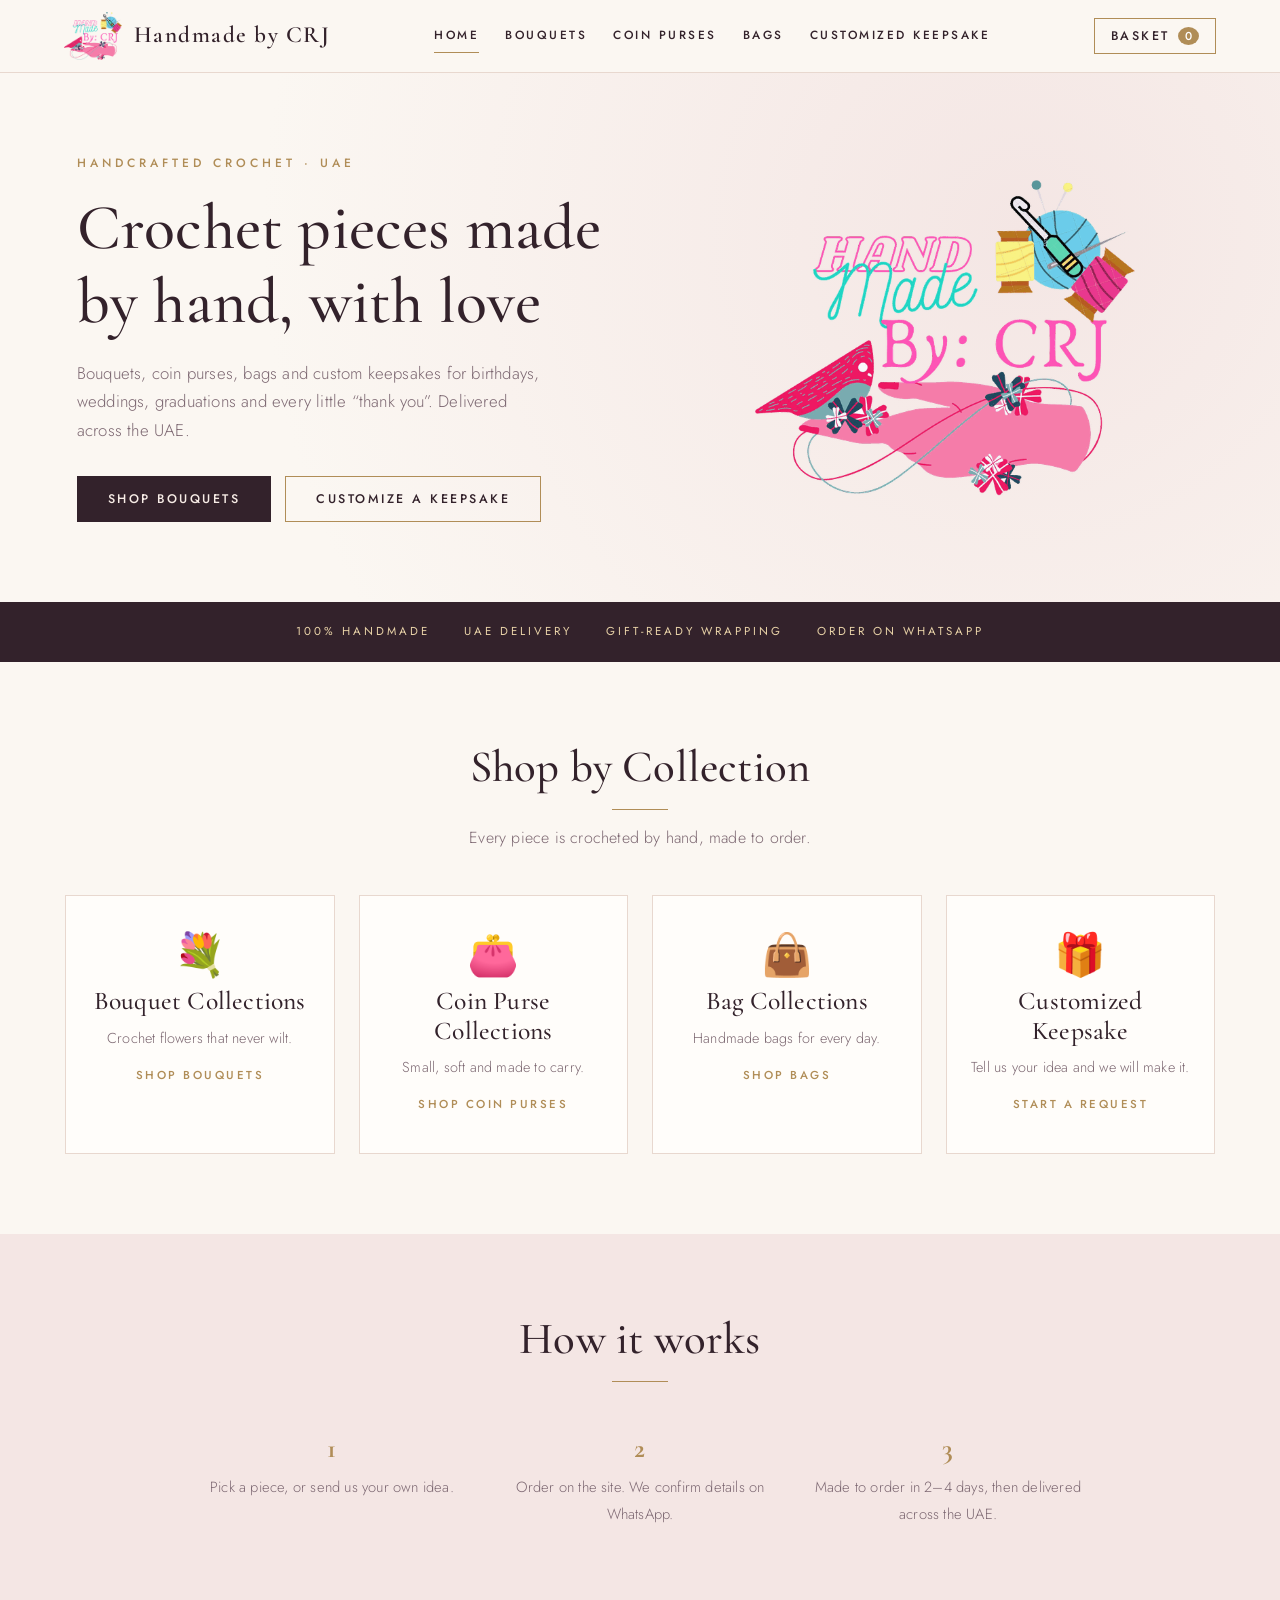
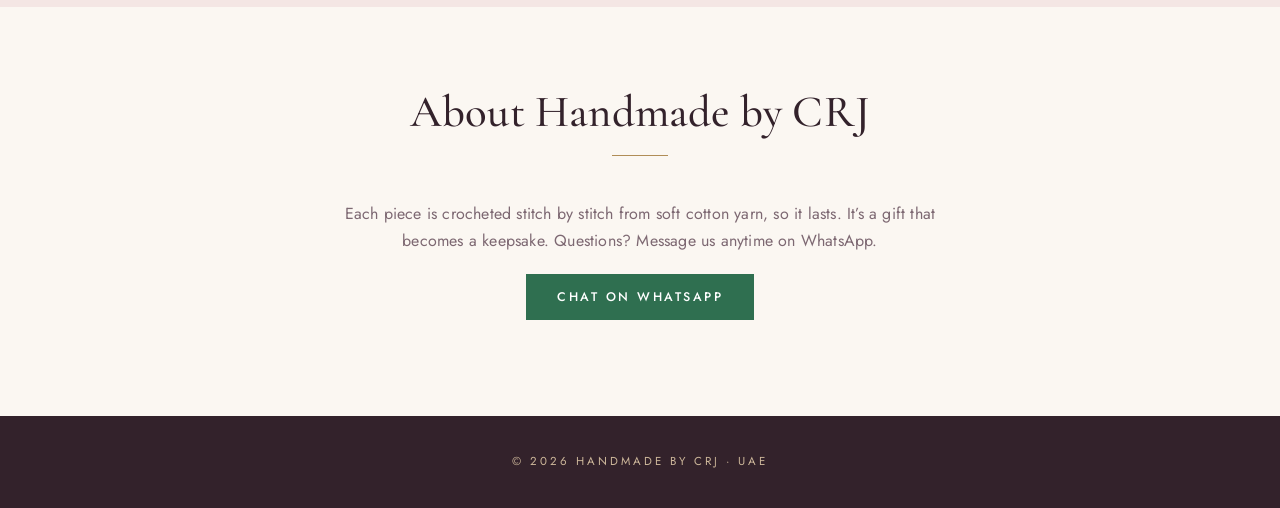
==== commit 378b929b: "Ask for the customer's WhatsApp number and save it with a chat link in the sheet Co-Authored-By: Cla" ====
--- a/index.html
+++ b/index.html
@@ -5,6 +5,8 @@
 <meta name="viewport" content="width=device-width, initial-scale=1, viewport-fit=cover">
 <title>Handmade by CRJ – Handmade Crochet in the UAE</title>
 <meta name="description" content="Handmade crochet bouquets, coin purses, bags and customized keepsakes, delivered across the UAE.">
+<meta name="color-scheme" content="only light">
+<meta name="theme-color" content="#fbf7f2">
 <link rel="icon" href="assets/logo.png">
 <link href="https://fonts.googleapis.com/css2?family=Cormorant+Garamond:wght@500;600&family=Jost:wght@300;400;500&display=swap" rel="stylesheet">
 <link rel="stylesheet" href="assets/style.css">
@@ -56,7 +58,8 @@
   <form id="orderForm" style="padding:16px;box-shadow:none">
     <h3>Delivery details</h3>
     <label>Full name<input name="name" required autocomplete="name"></label>
-    <label>Phone / WhatsApp<input name="phone" type="tel" required autocomplete="tel" placeholder="+971 5X XXX XXXX"></label>
+    <label>Mobile number<input name="phone" type="tel" required autocomplete="tel" placeholder="+971 5X XXX XXXX"></label>
+    <label>WhatsApp number <span class="note">(leave blank if it is the same as your mobile)</span><input name="whatsapp" type="tel" autocomplete="tel" placeholder="+971 5X XXX XXXX"></label>
     <label>Email<input name="email" type="email" required autocomplete="email" placeholder="you@example.com"></label>
     <div class="two">
       <label>Emirate<select name="emirate"><option>Ajman</option><option>Sharjah</option><option>Dubai</option><option>Abu Dhabi</option><option>Umm Al Quwain</option><option>Ras Al Khaimah</option><option>Fujairah</option></select></label>
--- a/assets/style.css
+++ b/assets/style.css
@@ -1,7 +1,5 @@
 :root{--bg:#fbf7f2;--ink:#33222b;--muted:#7d6872;--pink:#b4546d;--gold:#b08d57;--soft:#f4e6e4;--card:#fffdfa;--line:#e8d8cf;--plum:#33222b;
 box-sizing:border-box;padding-top:env(safe-area-inset-top,0px);padding-bottom:env(safe-area-inset-bottom,0px);color-scheme:light}
-@media(prefers-color-scheme:dark){:root:not([data-theme="light"]){--bg:#1d1217;--ink:#f5e9e4;--muted:#c4a9b2;--pink:#d98aa0;--gold:#d2b27c;--soft:#2a1a22;--card:#261820;--line:#43303a;--plum:#12090d;color-scheme:dark}}
-:root[data-theme="dark"]{--bg:#1d1217;--ink:#f5e9e4;--muted:#c4a9b2;--pink:#d98aa0;--gold:#d2b27c;--soft:#2a1a22;--card:#261820;--line:#43303a;--plum:#12090d;color-scheme:dark}
 html{scroll-padding-top:80px;scroll-behavior:smooth}
 *{box-sizing:border-box}
 body{margin:0;background:var(--bg);color:var(--ink);font-family:'Jost',system-ui,sans-serif;font-weight:400;line-height:1.7;letter-spacing:.2px}
@@ -80,6 +78,9 @@
 .pagehead .eyebrow{margin-bottom:12px}
 .pagehead h1{font-size:clamp(2.2rem,5vw,3.4rem)}
 .pagehead p{color:var(--muted);max-width:560px;margin:14px auto 0;font-weight:300}
+.card img{width:100%;aspect-ratio:1/1;object-fit:cover;display:block;border-bottom:1px solid var(--line)}
+.item img{width:60px;height:60px;object-fit:cover}
+#drawer:not(.open){box-shadow:none;visibility:hidden}
 .empty{grid-column:1/-1;text-align:center;color:var(--muted);padding:30px 10px}
 .steps{display:grid;grid-template-columns:repeat(auto-fit,minmax(200px,1fr));gap:24px;max-width:900px;margin:auto;text-align:center}
 .steps b{font-family:'Cormorant Garamond',Georgia,serif;font-size:1.7rem;color:var(--gold);display:block}
